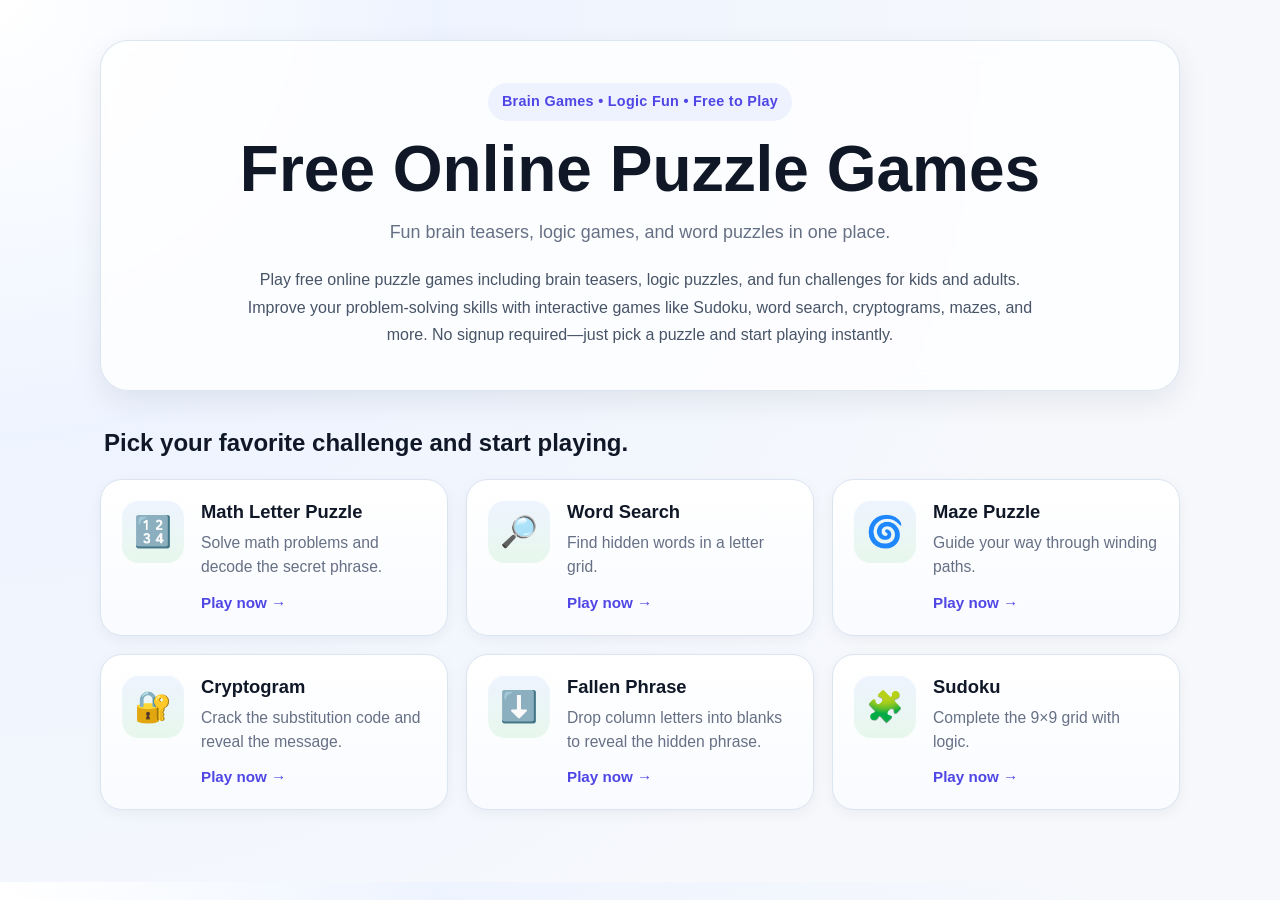
==== index.html @ c6d961e0 "Update index.html" ====
<!DOCTYPE html>
<html lang="en">
<head>
  <meta charset="UTF-8" />
  <meta name="viewport" content="width=device-width, initial-scale=1.0" />
  <meta
    name="description"
    content="Free online puzzle games, brain teasers, and logic challenges for kids and adults. No signup needed. Train your brain with fun, simple games."
  />
  <title>Free Online Puzzle Games for Kids & Adults | Brain Teasers & Logic Puzzles</title>
  <link rel="stylesheet" href="style.css" />
</head>
<body>
  <div class="page">
    <header class="hero">
      <p class="eyebrow">Brain Games • Logic Fun • Free to Play</p>
      <h1>Free Online Puzzle Games</h1>
      <p class="subtitle">Fun brain teasers, logic games, and word puzzles in one place.</p>

      <p class="intro">
        Play free online puzzle games including brain teasers, logic puzzles, and fun challenges for kids and adults.
        Improve your problem-solving skills with interactive games like Sudoku, word search, cryptograms, mazes, and more.
        No signup required—just pick a puzzle and start playing instantly.
      </p>
    </header>

    <section class="games-section">
      <div class="section-head">
        <h2>Pick your favorite challenge and start playing.</h2>
      </div>

      <div class="menu">
        <a class="game-card" href="math-letter/">
          <div class="icon-wrap">
            <div class="icon">🔢</div>
          </div>
          <div class="game-text">
            <h3>Math Letter Puzzle</h3>
            <p>Solve math problems and decode the secret phrase.</p>
            <span class="play-link">Play now →</span>
          </div>
        </a>

        <a class="game-card" href="word-search/">
          <div class="icon-wrap">
            <div class="icon">🔎</div>
          </div>
          <div class="game-text">
            <h3>Word Search</h3>
            <p>Find hidden words in a letter grid.</p>
            <span class="play-link">Play now →</span>
          </div>
        </a>

        <a class="game-card" href="maze/">
          <div class="icon-wrap">
            <div class="icon">🌀</div>
          </div>
          <div class="game-text">
            <h3>Maze Puzzle</h3>
            <p>Guide your way through winding paths.</p>
            <span class="play-link">Play now →</span>
          </div>
        </a>

        <a class="game-card" href="cryptogram/">
          <div class="icon-wrap">
            <div class="icon">🔐</div>
          </div>
          <div class="game-text">
            <h3>Cryptogram</h3>
            <p>Crack the substitution code and reveal the message.</p>
            <span class="play-link">Play now →</span>
          </div>
        </a>

        <a class="game-card" href="fallen-phrase/">
          <div class="icon-wrap">
            <div class="icon">⬇️</div>
          </div>
          <div class="game-text">
            <h3>Fallen Phrase</h3>
            <p>Drop column letters into blanks to reveal the hidden phrase.</p>
            <span class="play-link">Play now →</span>
          </div>
        </a>

        <a class="game-card" href="sudoku/">
          <div class="icon-wrap">
            <div class="icon">🧩</div>
          </div>
          <div class="game-text">
            <h3>Sudoku</h3>
            <p>Complete the 9×9 grid with logic.</p>
            <span class="play-link">Play now →</span>
          </div>
        </a>
      </div>
    </section>
  </div>
</body>
</html>
---- style.css ----
:root {
  --bg: #f6f8fc;
  --bg-accent: #eef4ff;
  --surface: #ffffff;
  --surface-2: #f9fbff;
  --text: #1f2937;
  --muted: #667085;
  --heading: #101828;
  --border: #dbe4f0;
  --border-strong: #93a2ba;
  --shadow: 0 10px 30px rgba(16, 24, 40, 0.08);
  --shadow-soft: 0 4px 14px rgba(16, 24, 40, 0.05);
  --shadow-hover: 0 18px 40px rgba(16, 24, 40, 0.12);
  --accent: #4f46e5;
  --accent-2: #44b454;
  --accent-soft: #eef2ff;
  --success-bg: #f1fbf2;
  --success-border: #44b454;
  --info-bg: #f4f8ff;
  --info-border: #7aa7ff;
  --danger: #d9534f;
  --danger-bg: #ffe7e7;
  --warning-bg: #ffe9b0;
  --radius-xl: 28px;
  --radius-lg: 22px;
  --radius-md: 16px;
  --radius-sm: 12px;
}

* {
  box-sizing: border-box;
}

html {
  scroll-behavior: smooth;
}

body {
  margin: 0;
  font-family: Arial, Helvetica, sans-serif;
  color: var(--text);
  background:
    radial-gradient(circle at top left, #ffffff 0%, var(--bg-accent) 28%, var(--bg) 70%);
  line-height: 1.5;
}

.page {
  max-width: 1120px;
  margin: 0 auto;
  padding: 40px 20px 72px;
}

/* ===== Home page ===== */

.hero,
.page > h1,
.page > .subtitle,
.page > .intro {
  text-align: center;
}

.page > h1,
.hero h1 {
  margin: 0;
  font-size: clamp(2.4rem, 5vw, 4rem);
  line-height: 1.08;
  font-weight: 800;
  color: var(--heading);
}

.page > .subtitle,
.subtitle {
  margin: 14px auto 0;
  max-width: 760px;
  font-size: 1.12rem;
  color: var(--muted);
  line-height: 1.6;
}

.intro {
  margin: 20px auto 0;
  max-width: 820px;
  font-size: 1rem;
  color: #475467;
  line-height: 1.7;
}

.hero {
  background: rgba(255, 255, 255, 0.78);
  backdrop-filter: blur(8px);
  border: 1px solid rgba(219, 228, 240, 0.95);
  border-radius: var(--radius-xl);
  padding: 42px 24px;
  box-shadow: var(--shadow);
  margin-bottom: 34px;
}

.eyebrow {
  display: inline-block;
  margin: 0 0 14px;
  padding: 8px 14px;
  border-radius: 999px;
  background: var(--accent-soft);
  color: var(--accent);
  font-size: 0.9rem;
  font-weight: 700;
  letter-spacing: 0.02em;
}

.games-section {
  margin-top: 12px;
}

.section-head {
  margin-bottom: 18px;
  padding: 0 4px;
}

.section-head h2 {
  margin: 0;
  font-size: 1.5rem;
  color: var(--heading);
}

.section-head p {
  margin: 6px 0 0;
  color: var(--muted);
}

.menu {
  display: grid;
  grid-template-columns: repeat(auto-fit, minmax(260px, 1fr));
  gap: 18px;
  align-items: stretch;
}

.game-card {
  display: flex;
  align-items: flex-start;
  gap: 16px;
  background: linear-gradient(180deg, var(--surface), var(--surface-2));
  border: 1px solid var(--border);
  border-radius: var(--radius-lg);
  padding: 20px;
  text-decoration: none;
  color: inherit;
  box-shadow: var(--shadow-soft);
  transition: transform 0.18s ease, box-shadow 0.18s ease, border-color 0.18s ease;
}

.game-card:hover {
  transform: translateY(-4px);
  box-shadow: var(--shadow-hover);
  border-color: #c8d7ee;
}

.game-card.disabled {
  opacity: 0.7;
  cursor: default;
  pointer-events: none;
}

.icon-wrap {
  flex-shrink: 0;
}

.icon {
  width: 64px;
  height: 64px;
  min-width: 64px;
  display: flex;
  align-items: center;
  justify-content: center;
  font-size: 1.9rem;
  border-radius: 18px;
  background: linear-gradient(180deg, #eef4ff, #e7f7ec);
  box-shadow: inset 0 0 0 1px rgba(255, 255, 255, 0.9);
}

.game-text h2,
.game-text h3 {
  margin: 0 0 8px;
  font-size: 1.15rem;
  line-height: 1.25;
  color: var(--heading);
}

.game-text p {
  margin: 0;
  color: var(--muted);
  font-size: 0.98rem;
  line-height: 1.55;
}

.play-link {
  display: inline-block;
  margin-top: 12px;
  font-size: 0.95rem;
  font-weight: 700;
  color: var(--accent);
}

/* ===== Shared puzzle page styles ===== */

.back-link {
  display: inline-block;
  margin-bottom: 24px;
  color: var(--accent-2);
  text-decoration: none;
  font-weight: 700;
  font-size: 1rem;
}

.back-link:hover {
  text-decoration: underline;
}

.legend-card,
.mode-section,
.game-section,
.word-search-sidebar,
.maze-card,
.sudoku-card,
.fallen-board,
.word-search-grid {
  box-shadow: var(--shadow-soft);
}

.legend-card,
.word-search-sidebar,
.maze-card,
.sudoku-card,
.fallen-board,
.word-search-grid {
  background: #fff;
  border: 1px solid var(--border);
}

.hero h1 {
  margin-bottom: 10px;
}

.legend-card,
.mode-section,
.game-section {
  margin-bottom: 28px;
}

.legend-card {
  max-width: 950px;
  margin-left: auto;
  margin-right: auto;
  border-radius: var(--radius-md);
  padding: 18px 22px;
  text-align: center;
  line-height: 1.7;
}

.mode-section {
  text-align: center;
}

.mode-section h2 {
  margin: 0 0 18px;
  font-size: 1.5rem;
}

.mode-tabs {
  display: inline-flex;
  gap: 10px;
  background: #edf4eb;
  padding: 8px;
  border-radius: 999px;
  margin-bottom: 18px;
}

.mode-tab {
  border: none;
  background: transparent;
  color: #4d4d4d;
  padding: 12px 20px;
  border-radius: 999px;
  font-size: 1rem;
  font-weight: 700;
  cursor: pointer;
  transition: all 0.2s ease;
}

.mode-tab.active {
  background: var(--accent-2);
  color: #fff;
  box-shadow: 0 8px 20px rgba(68, 180, 84, 0.2);
}

.mode-panel {
  display: none;
}

.mode-panel.active {
  display: block;
}

.mode-description {
  margin: 0 0 16px;
  color: var(--muted);
  font-size: 1rem;
}

.custom-form {
  display: flex;
  justify-content: center;
  align-items: center;
  gap: 12px;
  flex-wrap: wrap;
}

.phrase-input,
.word-input,
.maze-select {
  border: 1px solid #cfd7e3;
  border-radius: var(--radius-sm);
  font-family: inherit;
}

.phrase-input {
  width: 320px;
  max-width: 100%;
  height: 50px;
  padding: 0 16px;
  font-size: 1rem;
  outline: none;
}

.phrase-input:focus,
.word-input:focus,
.maze-select:focus,
.letter-box:focus,
.cryptogram-input:focus,
.fallen-slot.active,
.sudoku-cell:focus {
  outline: none;
  border-color: var(--accent-2);
  box-shadow: 0 0 0 3px rgba(68, 180, 84, 0.12);
}

.primary-btn,
.secondary-btn {
  border: none;
  border-radius: var(--radius-sm);
  padding: 14px 20px;
  font-size: 1rem;
  font-weight: 700;
  cursor: pointer;
  transition: transform 0.15s ease, box-shadow 0.15s ease, opacity 0.15s ease;
}

.primary-btn {
  background: var(--accent-2);
  color: #fff;
}

.secondary-btn {
  background: #fff;
  color: var(--accent-2);
  border: 1px solid var(--accent-2);
}

.primary-btn:hover,
.secondary-btn:hover {
  transform: translateY(-2px);
  box-shadow: 0 8px 18px rgba(16, 24, 40, 0.08);
}

.section-heading {
  display: flex;
  justify-content: space-between;
  align-items: center;
  gap: 16px;
  flex-wrap: wrap;
  margin-bottom: 18px;
}

.section-heading h3 {
  margin: 0;
  font-size: 1.3rem;
}

.hidden {
  display: none !important;
}

/* ===== Math puzzle page ===== */

.puzzle-board {
  display: flex;
  flex-wrap: wrap;
  justify-content: center;
  gap: 18px;
  min-height: 140px;
  margin-bottom: 26px;
}

.puzzle-card {
  width: 150px;
  min-height: 150px;
  background: #fff;
  border: 1px solid var(--border);
  border-radius: 18px;
  padding: 18px 14px;
  text-align: center;
  box-shadow: var(--shadow-soft);
  transition: transform 0.15s ease, box-shadow 0.15s ease;
}

.puzzle-card:hover {
  transform: translateY(-4px);
  box-shadow: 0 10px 24px rgba(16, 24, 40, 0.08);
}

.math-problem {
  font-size: 2rem;
  font-weight: 800;
  margin-bottom: 16px;
  color: var(--heading);
}

.letter-box {
  width: 52px;
  height: 52px;
  margin: 0 auto;
  border: 2px solid #cdd7e4;
  border-radius: 12px;
  text-align: center;
  font-size: 1.4rem;
  font-weight: 700;
  text-transform: uppercase;
}

.puzzle-card.correct {
  border-color: var(--success-border);
  background: var(--success-bg);
}

.puzzle-card.revealed {
  border-color: var(--info-border);
  background: var(--info-bg);
}

.action-row {
  display: flex;
  justify-content: center;
  gap: 14px;
  flex-wrap: wrap;
  margin-bottom: 18px;
}

.result-message {
  min-height: 32px;
  text-align: center;
  font-size: 1.05rem;
  font-weight: 700;
}

.result-message.success {
  color: #2d9c42;
}

.result-message.error {
  color: var(--danger);
}

.result-message.info {
  color: #4477cc;
}

.decoded-section {
  margin-top: 30px;
  text-align: center;
}

.decoded-phrase {
  margin-top: 10px;
  font-size: 28px;
  letter-spacing: 10px;
  font-weight: bold;
  color: var(--heading);
}

.puzzle-space {
  width: 40px;
}

/* ===== Word search page ===== */

.word-search-layout {
  display: grid;
  grid-template-columns: minmax(320px, 540px) minmax(250px, 1fr);
  gap: 24px;
  align-items: start;
}

.word-search-grid {
  display: grid;
  grid-template-columns: repeat(10, minmax(30px, 48px));
  gap: 8px;
  border-radius: var(--radius-md);
  padding: 16px;
  user-select: none;
}

.word-cell {
  border: 1px solid #d1d9e5;
  background: #f6f9ff;
  color: var(--text);
  border-radius: 8px;
  min-height: 42px;
  font-size: 1rem;
  font-weight: 700;
  cursor: pointer;
}

.word-cell.selected {
  background: var(--warning-bg);
  border-color: #f0b936;
}

.word-cell.found {
  background: var(--accent-2);
  border-color: #389b45;
  color: #fff;
}

.word-search-sidebar {
  border-radius: var(--radius-md);
  padding: 18px;
}

.word-search-sidebar h2 {
  margin-top: 0;
}

.word-input-panel {
  margin-bottom: 14px;
  display: grid;
  gap: 8px;
}

.word-input-label {
  font-size: 0.92rem;
  color: #555;
  font-weight: 700;
}

.word-input {
  width: 100%;
  padding: 10px 12px;
  font-size: 0.95rem;
  resize: vertical;
}

.word-list {
  margin: 0 0 18px;
  padding-left: 18px;
  display: grid;
  gap: 8px;
}

.word-list li {
  font-weight: 700;
  letter-spacing: 0.04em;
}

.word-list li.found {
  color: var(--accent-2);
  text-decoration: line-through;
}

/* ===== Maze page ===== */

.maze-controls {
  display: flex;
  justify-content: center;
  align-items: end;
  gap: 14px;
  flex-wrap: wrap;
}

.maze-controls label {
  display: grid;
  gap: 6px;
  font-weight: 700;
  color: #444;
  text-align: left;
}

.maze-select {
  min-width: 180px;
  height: 48px;
  padding: 0 14px;
  font-size: 1rem;
  background: #fff;
}

.maze-card {
  max-width: 860px;
  margin: 0 auto;
  border-radius: 20px;
  padding: 24px;
  text-align: center;
}

.maze-legend {
  display: flex;
  justify-content: center;
  gap: 12px;
  flex-wrap: wrap;
  margin-bottom: 16px;
}

.maze-badge {
  display: inline-flex;
  align-items: center;
  justify-content: center;
  min-width: 90px;
  height: 40px;
  border-radius: 999px;
  font-weight: 800;
  font-size: 0.95rem;
  letter-spacing: 0.03em;
}

.start-badge {
  background: #e8f8ea;
  color: #2d9c42;
  border: 1px solid #b9e6c0;
}

.finish-badge {
  background: #fff1f0;
  color: var(--danger);
  border: 1px solid #f0c2bf;
}

#mazeCanvas {
  width: 100%;
  max-width: 700px;
  height: auto;
  display: block;
  margin: 0 auto;
  background: #fcfdff;
  border: 2px solid #cfd7e3;
  border-radius: 18px;
}

.maze-help-text {
  margin: 14px 0 0;
  color: var(--muted);
  font-size: 1rem;
}

/* ===== Cryptogram page ===== */

.cryptogram-hint {
  margin-bottom: 20px;
  font-weight: 700;
  color: #4a5a77;
}

.cryptogram-board {
  display: flex;
  flex-wrap: wrap;
  justify-content: center;
  gap: 12px;
  margin-bottom: 24px;
}

.cryptogram-cell {
  width: 58px;
  background: #fff;
  border: 1px solid var(--border);
  border-radius: 12px;
  padding: 8px;
  display: flex;
  flex-direction: column;
  align-items: center;
  gap: 8px;
  box-shadow: var(--shadow-soft);
}

.cryptogram-cipher {
  font-size: 0.95rem;
  font-weight: 800;
  color: #5a6682;
}

.cryptogram-input {
  width: 40px;
  height: 40px;
  border: 2px solid #cfd7e3;
  border-radius: 10px;
  text-align: center;
  font-size: 1.1rem;
  font-weight: 800;
  text-transform: uppercase;
}

.cryptogram-space {
  width: 22px;
}

.cryptogram-board.solved .cryptogram-cell {
  border-color: var(--success-border);
  background: var(--success-bg);
}

/* ===== Sudoku page ===== */

.sudoku-controls {
  display: flex;
  justify-content: center;
  align-items: end;
  gap: 14px;
  flex-wrap: wrap;
  margin-bottom: 18px;
}

.sudoku-controls label {
  display: grid;
  gap: 6px;
  font-weight: 700;
  color: #444;
}

.sudoku-card {
  max-width: 700px;
  margin: 0 auto;
  border-radius: 20px;
  padding: 22px;
}

.sudoku-board {
  display: grid;
  grid-template-columns: repeat(9, minmax(34px, 58px));
  justify-content: center;
  border: 3px solid var(--border-strong);
  border-radius: 8px;
  overflow: hidden;
  margin-bottom: 16px;
}

.sudoku-cell {
  width: 100%;
  aspect-ratio: 1 / 1;
  border: 1px solid #cdd7e4;
  text-align: center;
  font-size: 1.2rem;
  font-weight: 700;
  color: var(--text);
}

.sudoku-cell.fixed {
  background: #edf2f8;
  color: #2c3f5b;
}

.sudoku-cell.invalid {
  background: var(--danger-bg);
  color: #8d1f1f;
}

.sudoku-cell.box-right {
  border-right: 3px solid var(--border-strong);
}

.sudoku-cell.box-bottom {
  border-bottom: 3px solid var(--border-strong);
}

/* ===== Fallen phrase page ===== */

.fallen-hint {
  margin-bottom: 16px;
  font-weight: 700;
  color: #4a5a77;
}

.fallen-columns {
  display: grid;
  grid-template-columns: repeat(auto-fit, minmax(92px, 1fr));
  gap: 10px;
  margin-bottom: 22px;
}

.fallen-column {
  background: #fff;
  border: 1px solid var(--border);
  border-radius: 12px;
  padding: 10px;
  box-shadow: var(--shadow-soft);
}

.fallen-column-title {
  font-size: 0.82rem;
  font-weight: 800;
  color: #5a6682;
  text-align: center;
  margin-bottom: 8px;
}

.fallen-stack {
  min-height: 44px;
  display: flex;
  flex-wrap: wrap;
  gap: 6px;
  justify-content: center;
}

.fallen-letter {
  width: 34px;
  height: 34px;
  border: 1px solid #b8c5d8;
  border-radius: 8px;
  background: #f7faff;
  font-weight: 800;
  cursor: pointer;
}

.fallen-letter:hover {
  background: #eaf4ff;
}

.fallen-empty {
  color: #98a6bc;
  font-weight: 700;
}

.fallen-subheading {
  margin: 0 0 10px;
  font-size: 1.15rem;
}

.fallen-board {
  display: flex;
  flex-wrap: wrap;
  gap: 8px;
  border-radius: 16px;
  padding: 16px;
  margin-bottom: 20px;
}

.fallen-slot {
  width: 38px;
  height: 44px;
  border: 2px solid #cfd7e3;
  border-radius: 10px;
  background: #f8fbff;
  font-size: 1.2rem;
  font-weight: 800;
  cursor: pointer;
}

.fallen-space {
  width: 20px;
}

/* ===== Responsive ===== */

@media (max-width: 900px) {
  .word-search-layout {
    grid-template-columns: 1fr;
  }
}

@media (max-width: 700px) {
  .page {
    padding: 28px 16px 52px;
  }

  .page > h1,
  .hero h1 {
    font-size: 2.4rem;
  }

  .subtitle {
    font-size: 1rem;
  }

  .intro {
    font-size: 0.98rem;
  }

  .menu {
    grid-template-columns: 1fr;
  }

  .game-card {
    padding: 18px;
  }

  .icon {
    width: 58px;
    height: 58px;
    min-width: 58px;
    font-size: 1.7rem;
  }

  .puzzle-card {
    width: 130px;
    min-height: 138px;
  }

  .math-problem {
    font-size: 1.6rem;
  }

  .letter-box {
    width: 46px;
    height: 46px;
    font-size: 1.2rem;
  }

  .section-heading {
    justify-content: center;
    text-align: center;
  }

  .maze-card,
  .sudoku-card {
    padding: 16px;
  }

  .maze-select {
    min-width: 150px;
  }

  .sudoku-board {
    grid-template-columns: repeat(9, minmax(28px, 1fr));
  }
}
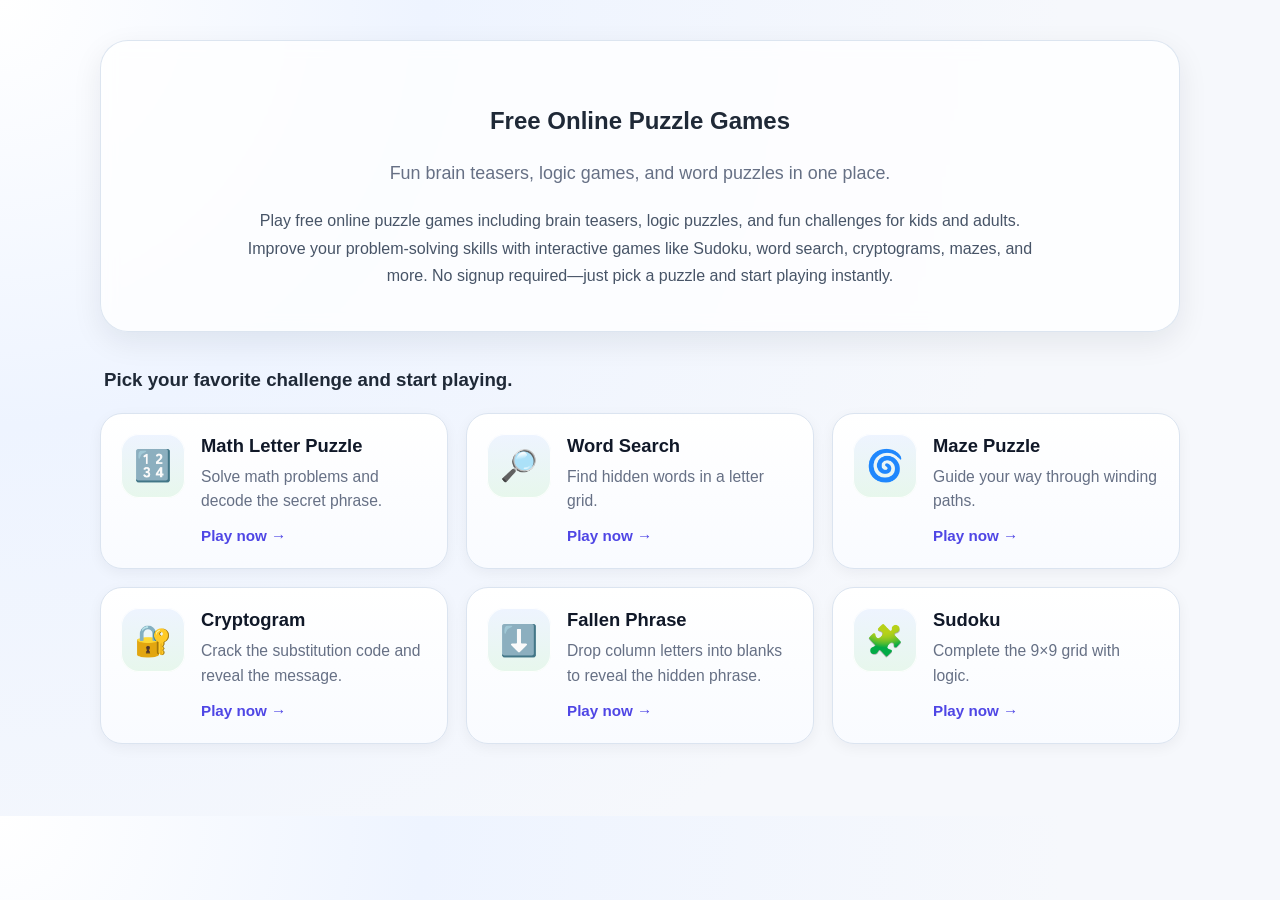
==== commit 21983753: "Update index.html" ====
--- a/index.html
+++ b/index.html
@@ -13,8 +13,8 @@
 <body>
   <div class="page">
     <header class="hero">
-      <p class="eyebrow">Brain Games • Logic Fun • Free to Play</p>
-      <h1>Free Online Puzzle Games</h1>
+    
+      <h2>Free Online Puzzle Games</h2>
       <p class="subtitle">Fun brain teasers, logic games, and word puzzles in one place.</p>
 
       <p class="intro">
@@ -26,7 +26,8 @@
 
     <section class="games-section">
       <div class="section-head">
-        <h2>Pick your favorite challenge and start playing.</h2>
+       <p></p>
+        <h3>Pick your favorite challenge and start playing.</h3>
       </div>
 
       <div class="menu">
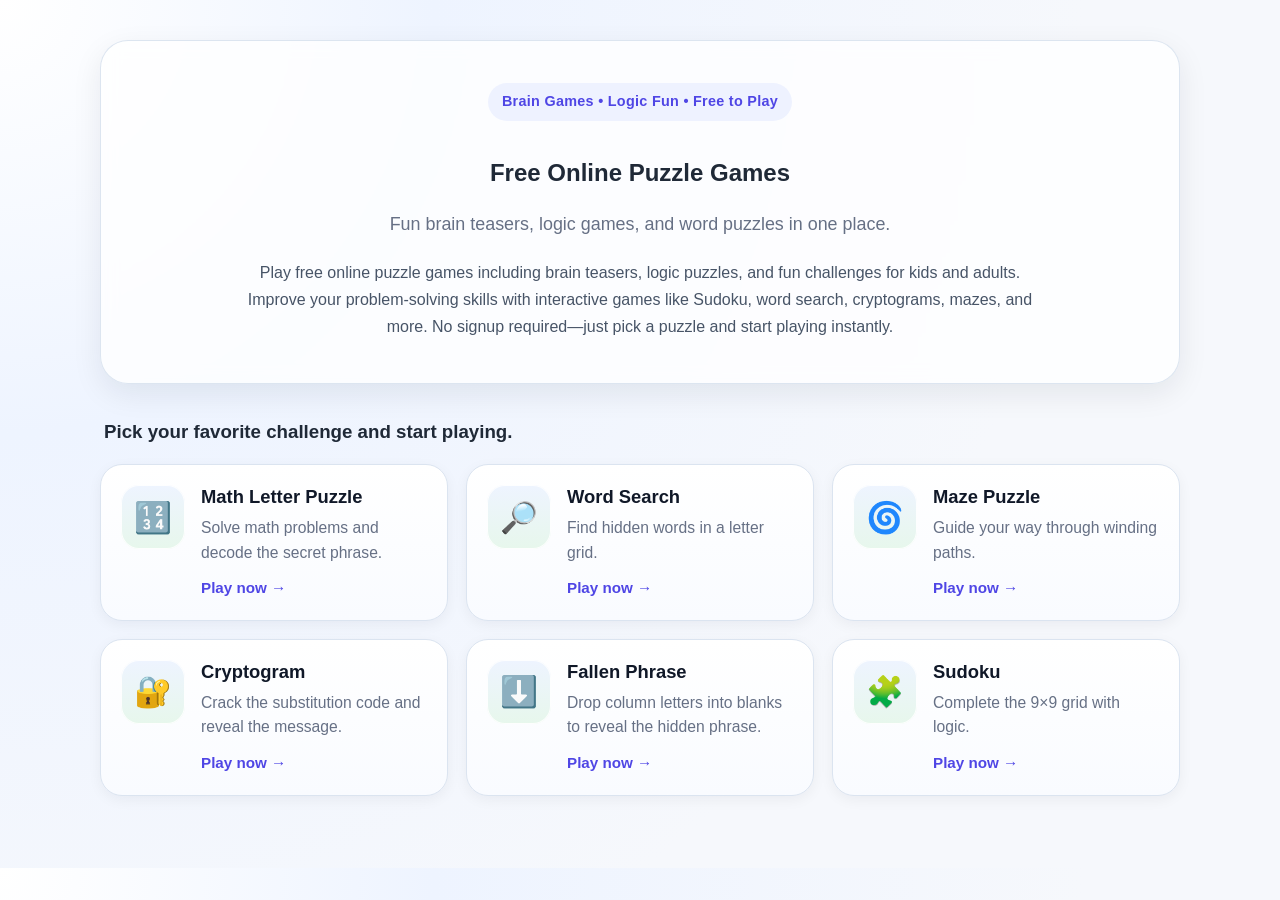
==== commit 4cfe22cc: "Update index.html" ====
--- a/index.html
+++ b/index.html
@@ -13,7 +13,7 @@
 <body>
   <div class="page">
     <header class="hero">
-    
+      <p class="eyebrow">Brain Games • Logic Fun • Free to Play</p>
       <h2>Free Online Puzzle Games</h2>
       <p class="subtitle">Fun brain teasers, logic games, and word puzzles in one place.</p>
 
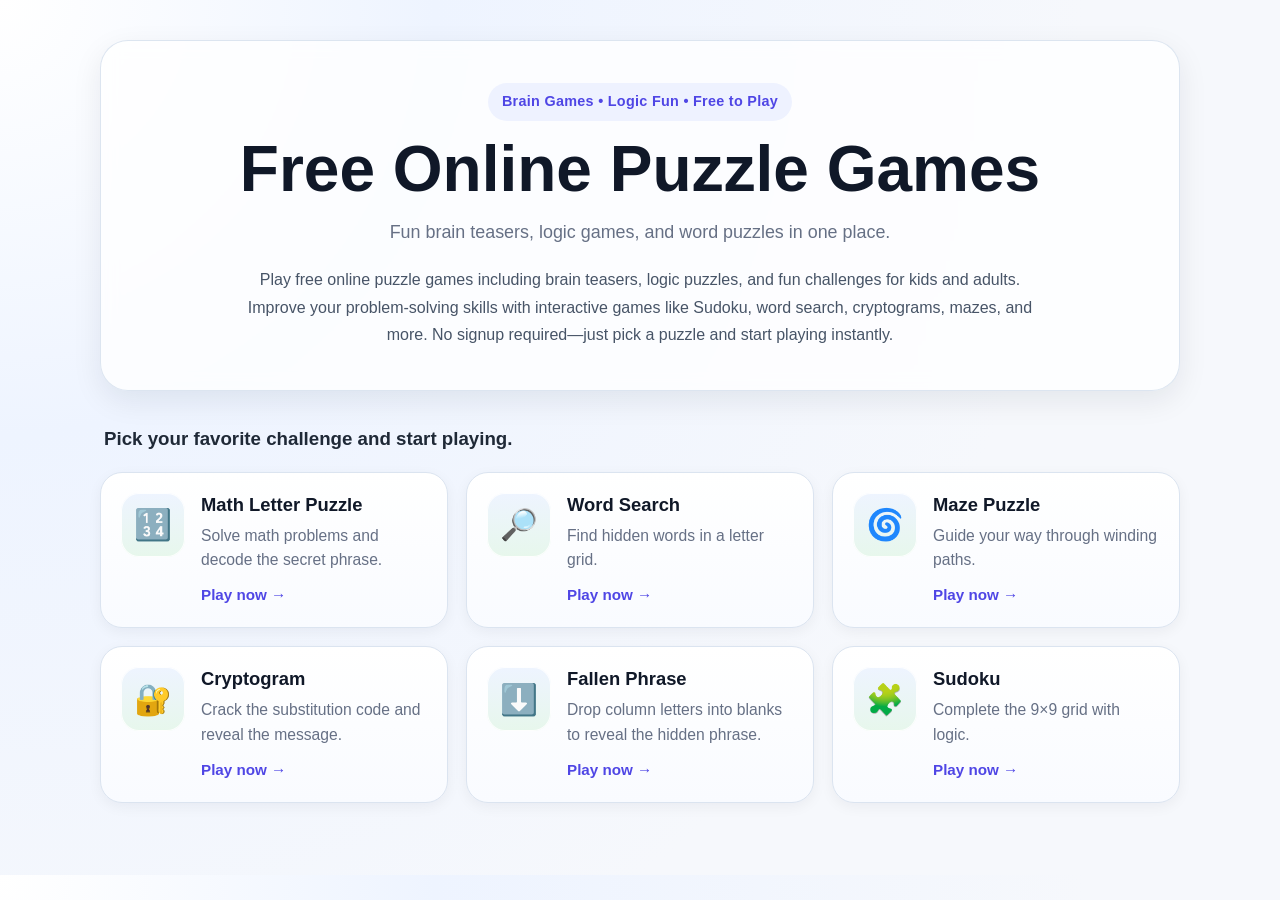
==== commit a74340b2: "Update index.html" ====
--- a/index.html
+++ b/index.html
@@ -14,7 +14,7 @@
   <div class="page">
     <header class="hero">
       <p class="eyebrow">Brain Games • Logic Fun • Free to Play</p>
-      <h2>Free Online Puzzle Games</h2>
+      <h1>Free Online Puzzle Games</h1>
       <p class="subtitle">Fun brain teasers, logic games, and word puzzles in one place.</p>
 
       <p class="intro">
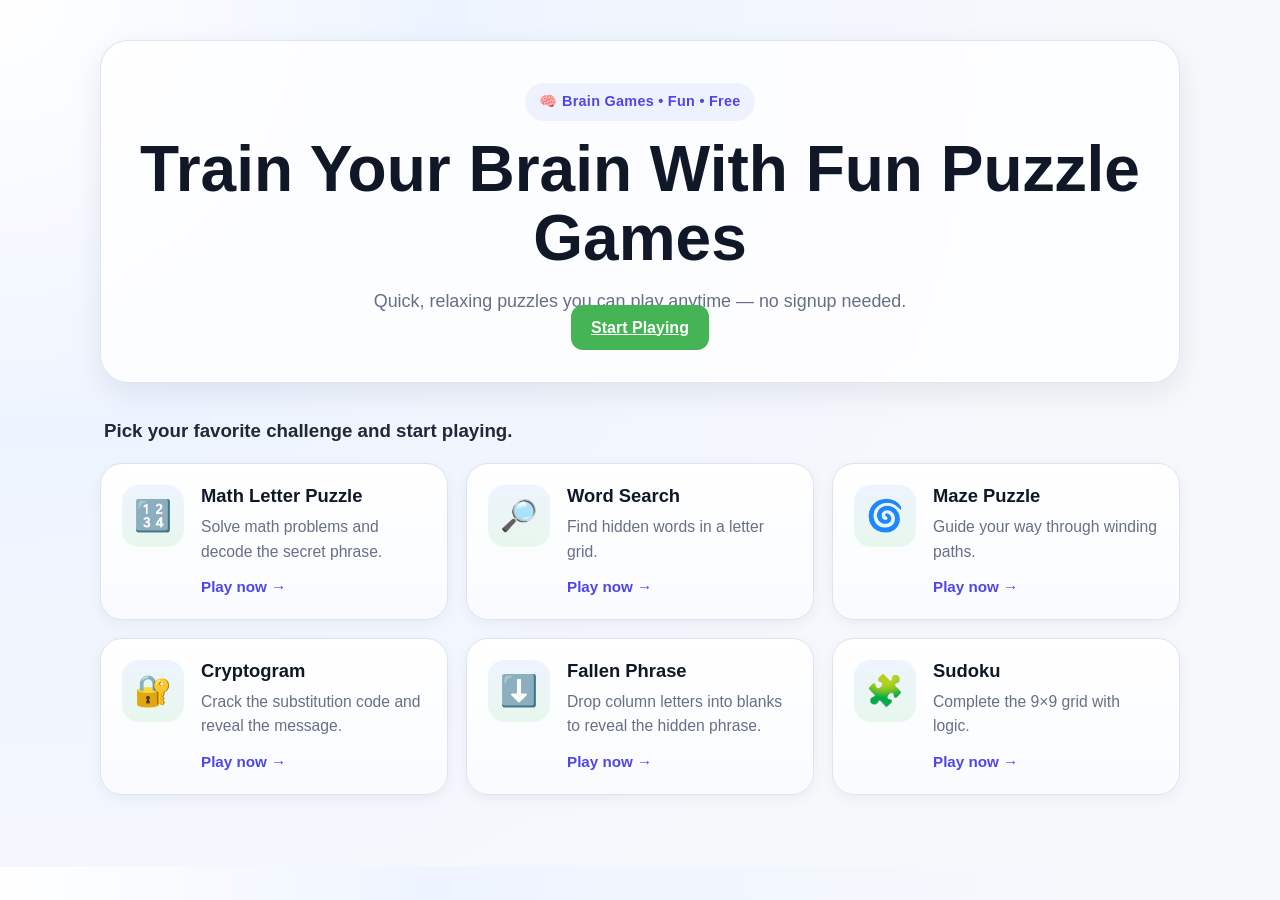
==== commit 24329c3e: "Update index.html" ====
--- a/index.html
+++ b/index.html
@@ -12,18 +12,23 @@
 </head>
 <body>
   <div class="page">
-    <header class="hero">
-      <p class="eyebrow">Brain Games • Logic Fun • Free to Play</p>
-      <h1>Free Online Puzzle Games</h1>
-      <p class="subtitle">Fun brain teasers, logic games, and word puzzles in one place.</p>
 
-      <p class="intro">
-        Play free online puzzle games including brain teasers, logic puzzles, and fun challenges for kids and adults.
-        Improve your problem-solving skills with interactive games like Sudoku, word search, cryptograms, mazes, and more.
-        No signup required—just pick a puzzle and start playing instantly.
-      </p>
-    </header>
+    
+   <header class="hero">
+  <p class="eyebrow">🧠 Brain Games • Fun • Free</p>
 
+  <h1>Train Your Brain With Fun Puzzle Games</h1>
+
+  <p class="subtitle">
+    Quick, relaxing puzzles you can play anytime — no signup needed.
+  </p>
+
+  <div class="hero-actions">
+    <a href="#games" class="primary-btn">Start Playing</a>
+  </div>
+</header>
+
+    
     <section class="games-section">
       <div class="section-head">
        <p></p>
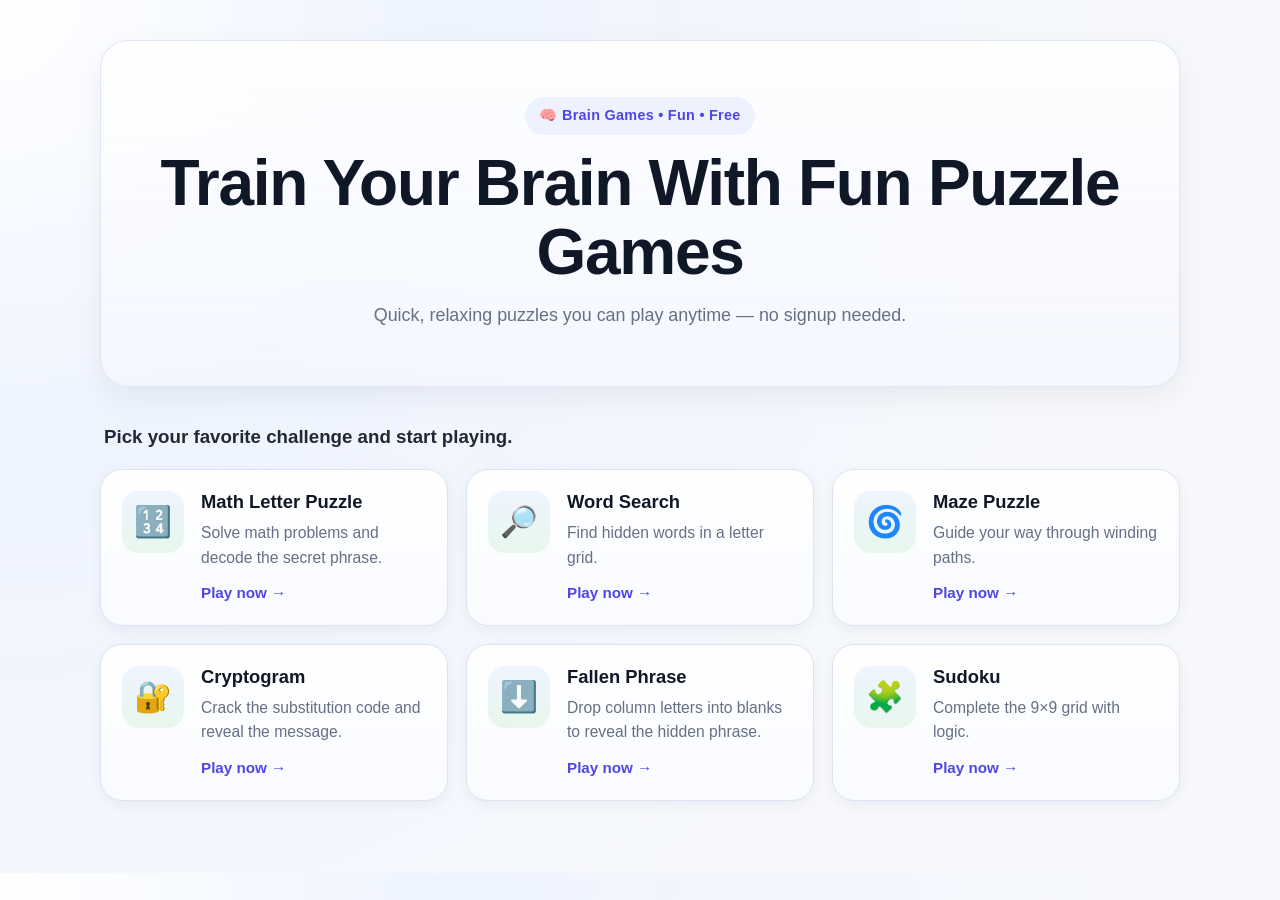
==== commit 508839c1: "Update index.html" ====
--- a/index.html
+++ b/index.html
@@ -23,9 +23,6 @@
     Quick, relaxing puzzles you can play anytime — no signup needed.
   </p>
 
-  <div class="hero-actions">
-    <a href="#games" class="primary-btn">Start Playing</a>
-  </div>
 </header>
 
     
--- a/style.css
+++ b/style.css
@@ -50,6 +50,7 @@
   padding: 40px 20px 72px;
 }
 
+
 /* ===== Home page ===== */
 
 .hero,
@@ -59,40 +60,14 @@
   text-align: center;
 }
 
-.page > h1,
-.hero h1 {
-  margin: 0;
-  font-size: clamp(2.4rem, 5vw, 4rem);
-  line-height: 1.08;
-  font-weight: 800;
-  color: var(--heading);
-}
-
-.page > .subtitle,
-.subtitle {
-  margin: 14px auto 0;
-  max-width: 760px;
-  font-size: 1.12rem;
-  color: var(--muted);
-  line-height: 1.6;
-}
-
-.intro {
-  margin: 20px auto 0;
-  max-width: 820px;
-  font-size: 1rem;
-  color: #475467;
-  line-height: 1.7;
-}
-
 .hero {
-  background: rgba(255, 255, 255, 0.78);
-  backdrop-filter: blur(8px);
-  border: 1px solid rgba(219, 228, 240, 0.95);
-  border-radius: var(--radius-xl);
-  padding: 42px 24px;
-  box-shadow: var(--shadow);
-  margin-bottom: 34px;
+  text-align: center;
+  padding: 56px 24px;
+  border-radius: 28px;
+  background: linear-gradient(180deg, rgba(255, 255, 255, 0.88), rgba(244, 247, 255, 0.82));
+  border: 1px solid rgba(219, 228, 240, 0.9);
+  box-shadow: 0 10px 30px rgba(16, 24, 40, 0.06);
+  margin-bottom: 36px;
 }
 
 .eyebrow {
@@ -107,6 +82,53 @@
   letter-spacing: 0.02em;
 }
 
+.page > h1,
+.hero h1 {
+  margin: 0;
+  font-size: clamp(2.6rem, 5vw, 4rem);
+  line-height: 1.08;
+  font-weight: 800;
+  letter-spacing: -0.02em;
+  color: var(--heading);
+}
+
+.page > .subtitle,
+.subtitle {
+  margin: 14px auto 0;
+  max-width: 760px;
+  font-size: 1.12rem;
+  color: var(--muted);
+  line-height: 1.6;
+}
+
+.intro {
+  margin: 20px auto 0;
+  max-width: 820px;
+  font-size: 1rem;
+  color: #475467;
+  line-height: 1.7;
+}
+
+.hero-actions {
+  margin-top: 22px;
+}
+
+.hero-btn {
+  display: inline-block;
+  background: #4f46e5;
+  color: #fff;
+  padding: 14px 22px;
+  border-radius: 12px;
+  font-weight: 700;
+  text-decoration: none;
+  transition: all 0.2s ease;
+}
+
+.hero-btn:hover {
+  transform: translateY(-2px);
+  box-shadow: 0 8px 20px rgba(79, 70, 229, 0.25);
+}
+
 .games-section {
   margin-top: 12px;
 }
@@ -126,6 +148,8 @@
   margin: 6px 0 0;
   color: var(--muted);
 }
+
+
 
 .menu {
   display: grid;
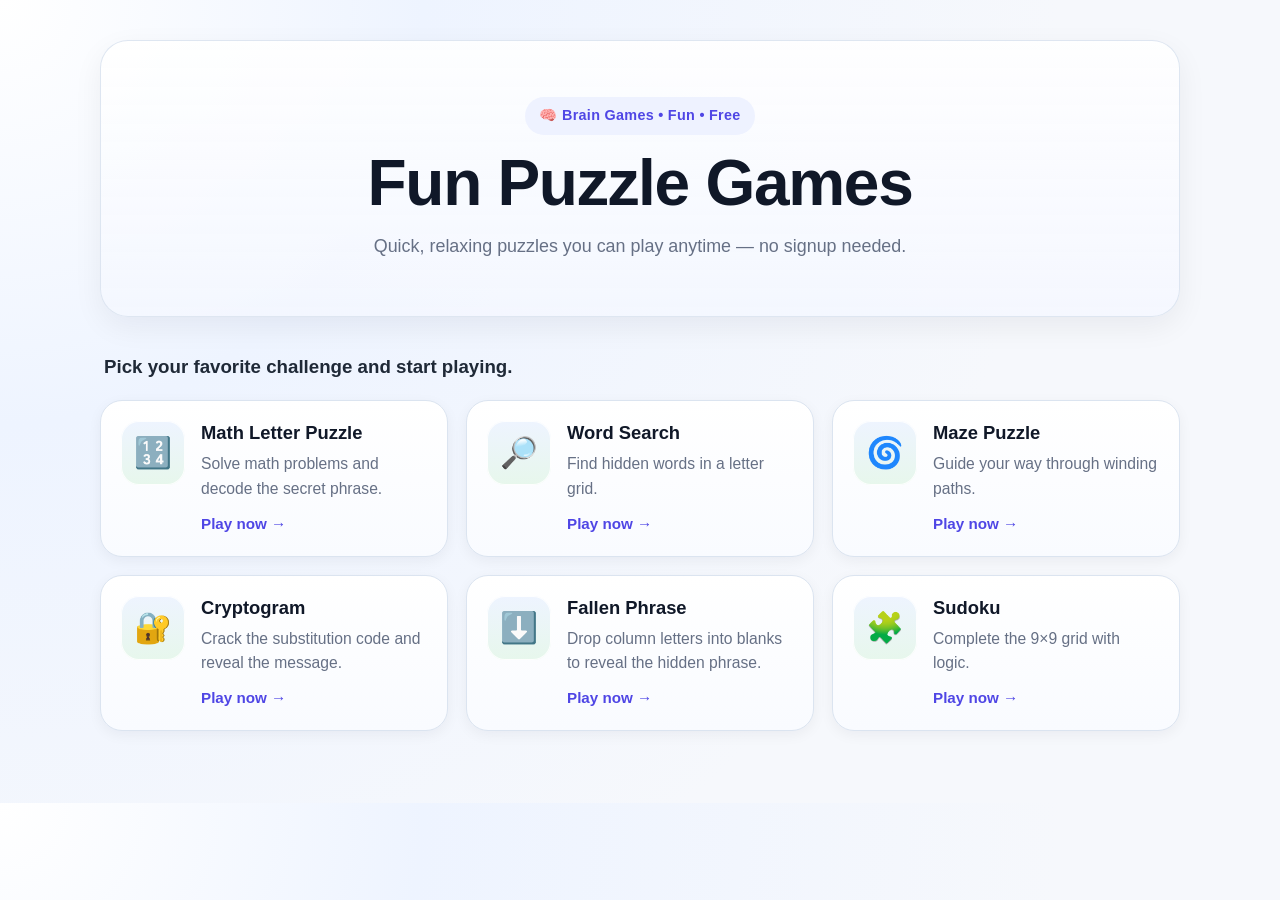
==== commit b537a4aa: "Update index.html" ====
--- a/index.html
+++ b/index.html
@@ -17,7 +17,7 @@
    <header class="hero">
   <p class="eyebrow">🧠 Brain Games • Fun • Free</p>
 
-  <h1>Train Your Brain With Fun Puzzle Games</h1>
+  <h1>Fun Puzzle Games</h1>
 
   <p class="subtitle">
     Quick, relaxing puzzles you can play anytime — no signup needed.
